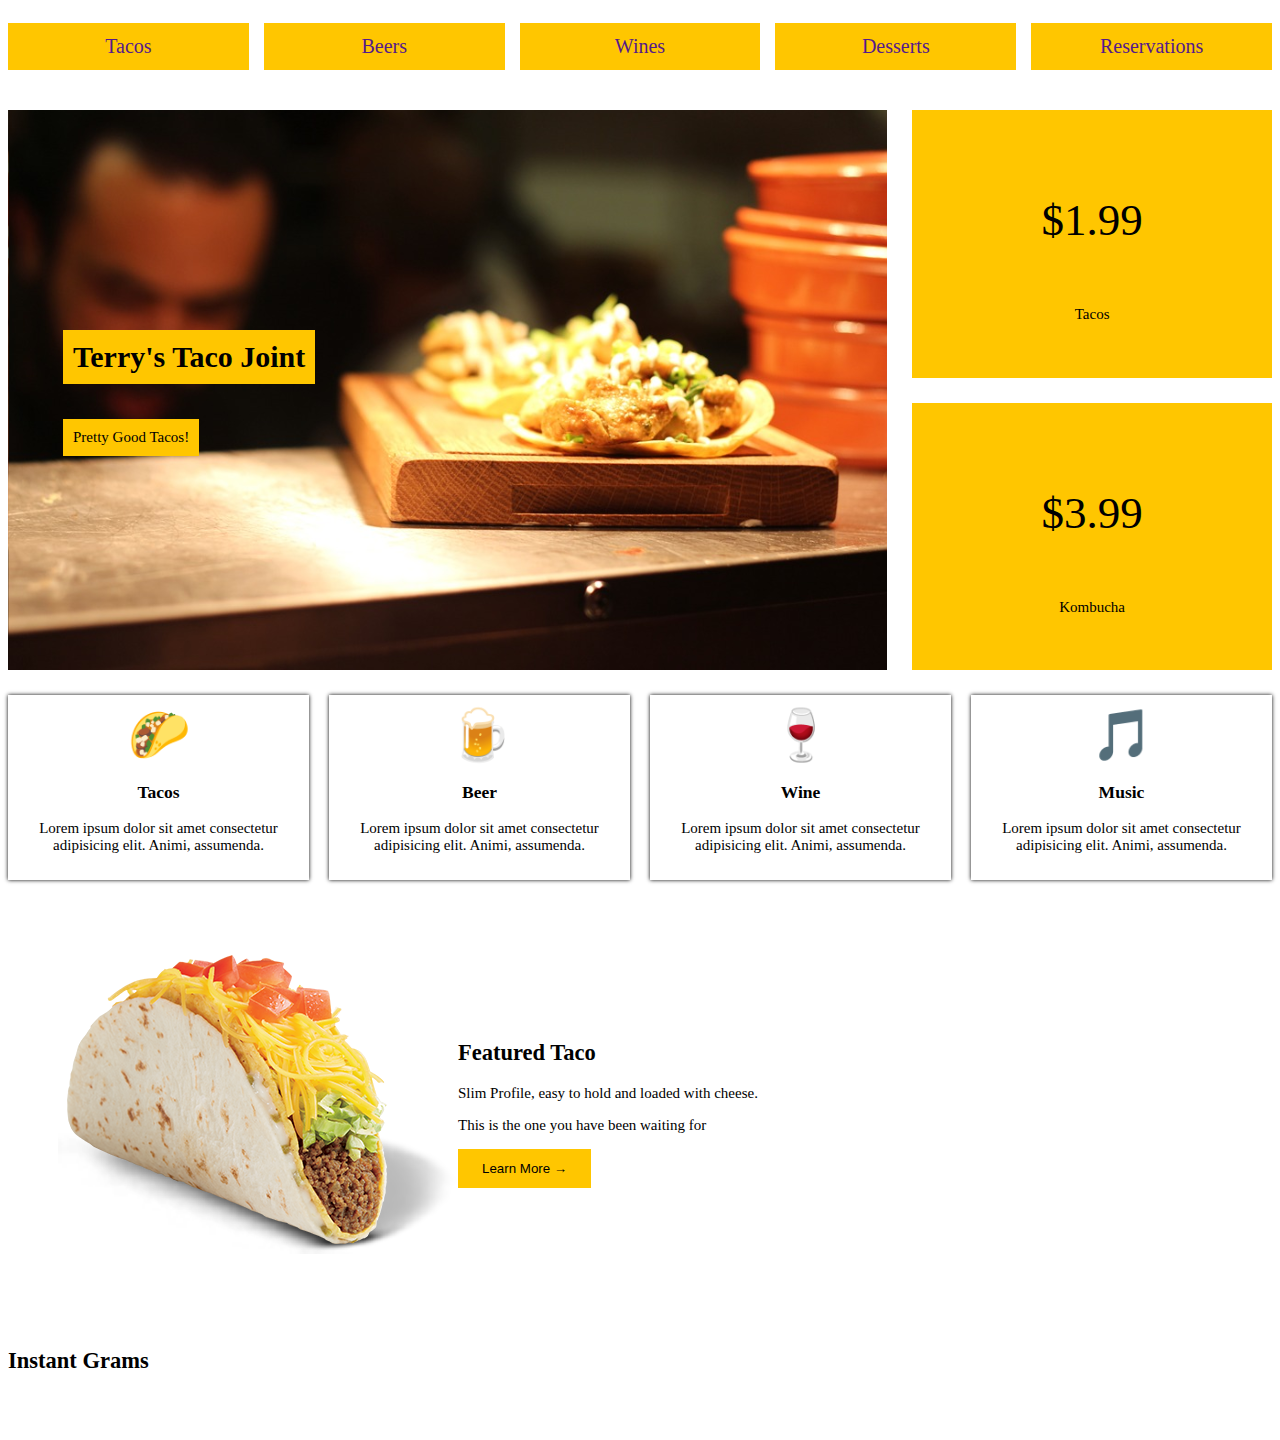
==== index2.html @ 7e3e1c00 "website" ====
<!DOCTYPE html>
<html lang="en">
  <head>
    <link rel="stylesheet" href="style2.css" />
    <title>taco website</title>
  </head>

  <body>
    <div class="wrapper">
      <nav class="menu">
        <button aria-expanded="false" aria-controls="menu-list">
          <span class="open">☰</span>
          <span class="close">×</span>
          Menu
        </button>
        <ul>
          <li>
            <a href="">Tacos</a>
          </li>
          <li>
            <a href="">Beers</a>
          </li>
          <li>
            <a href="">Wines</a>
          </li>
          <li>
            <a href="">Desserts</a>
          </li>
          <li>
            <a href="">Reservations</a>
          </li>
        </ul>
      </nav>
      <div class="top">
        <header class="hero">
          <h1>Terry's Taco Joint</h1>
          <p>Pretty Good Tacos!</p>
        </header>
        <div class="ctg ctg1">
          <p class="price">$1.99</p>
          <p>Tacos</p>
        </div>
        <div class="ctg ctg2">
          <p class="price">$3.99</p>
          <p>Kombucha</p>
        </div>
      </div>

      <section class="features">
        <div class="feature">
          <span class="icon">🌮</span>
          <h3>Tacos</h3>
          <p>
            Lorem ipsum dolor sit amet consectetur adipisicing elit. Animi,
            assumenda.
          </p>
        </div>
        <div class="feature">
          <span class="icon">🍺</span>
          <h3>Beer</h3>
          <p>
            Lorem ipsum dolor sit amet consectetur adipisicing elit. Animi,
            assumenda.
          </p>
        </div>
        <div class="feature">
          <span class="icon">🍷</span>
          <h3>Wine</h3>
          <p>
            Lorem ipsum dolor sit amet consectetur adipisicing elit. Animi,
            assumenda.
          </p>
        </div>
        <div class="feature">
          <span class="icon">🎵</span>
          <h3>Music</h3>
          <p>
            Lorem ipsum dolor sit amet consectetur adipisicing elit. Animi,
            assumenda.
          </p>
        </div>
      </section>

      <section class="about">
        <img src="queso-taco.png" alt="Yummy Taco" class="about__mockup" />
        <div class="about__details">
          <h2>Featured Taco</h2>
          <p>Slim Profile, easy to hold and loaded with cheese.</p>
          <p>This is the one you have been waiting for</p>
          <button>Learn More →</button>
        </div>
      </section>

      <section class="gallery">
        <h2>Instant Grams</h2>
        <img src="https://source.unsplash.com/random/201x201" alt="" />
        <img src="https://source.unsplash.com/random/202x202" alt="" />
        <img src="https://source.unsplash.com/random/203x203" alt="" />
        <img src="https://source.unsplash.com/random/204x204" alt="" />
        <img src="https://source.unsplash.com/random/205x205" alt="" />
        <img src="https://source.unsplash.com/random/206x206" alt="" />
        <img src="https://source.unsplash.com/random/207x207" alt="" />
        <img src="https://source.unsplash.com/random/207x208" alt="" />
        <img src="https://source.unsplash.com/random/207x209" alt="" />
        <img src="https://source.unsplash.com/random/207x210" alt="" />
      </section>
    </div>
  </body>
</html>
---- style2.css ----
body {
  font-size: 15px;
}

button {
  background: #ffc600;
  border: 0;
  padding: 12px 24px;
}

img {
  max-width: 100%;
}


.menu ul {
  display: grid;
  grid-gap: 15px;
  padding: 0;
  list-style: none;
  grid-template-columns: repeat(auto-fit, minmax(100px, 1fr));
}

.menu a {
  background: #ffc600;
  display: block;
  text-decoration: none;
  padding: 12px;
  text-align: center;
  color: #272727
  text-transform: uppercase;
  font-size: 20px;
}

[aria-controls="menu-list"] {
  display: none;
}



.wrapper {
  display: grid;
  grid-gap: 25px;
}

.top {
  display: grid;
  grid-gap: 25px;
  grid-template-areas:
    "hero hero cta1"
    "hero hero cta2";
}

.hero {
  grid-area: hero;
  min-height: 450px;
  background: white url(images/taco.jpg);
  background-image: url(/imgss/taco.jpeg);
  background-size: cover;
  background-position: bottom right;
  padding: 55px;
  display: flex;
  flex-direction: column;
  align-items: start;
  justify-content: center;
}

.hero > * {
  background: #ffc600;
  padding: 10px;
}

.ctg {
  background: #ffc600;
  display: grid;
  align-items: center;
  justify-items: center;
  align-content: center;
}



.ctg1 {
  grid-area: cta1;
}

.ctg2 {
  grid-area: cta2;
}

.price {
  font-size: 45px;
  font-weight: 320;
}




.features {
  display: grid;
  grid-gap: 20px;
  grid-template-columns: repeat(auto-fit, minmax(200px, 1fr));
}

.feature {
  background: white;
  padding: 10px;
  border: 1px solid white;
  text-align: center;
  box-shadow: 0 0 4px black;
}

.feature .icon {
  font-size: 50px;
}
.feature p {
  color: black;
}


.about {
  background: white;
  padding: 50px;
  display: grid;
  grid-template-columns: 400px 1fr;
  align-items: center;
}



.gallery {
  display: grid;
  grid-gap: 20px;
  grid-template-columns: repeat(auto-fit, minmax(200px, 1fr));
}

.gallery img {
  width: 100%;
}

.gallery h2 {
  grid-column: 1 / -1;
  display: grid;
  grid-template-columns: 1fr auto 1fr;
  grid-gap: 20px;
  align-items: center;
}



.gallery h2:after {
  --direction: right;
}

@media (max-width: 1000px) {
  .menu {
    perspective: 800px;
  }
  [aria-controls="menu-list"] {
    display: block;
    margin-bottom: 10px;
  }

  .menu ul {
    max-height: 0;
    overflow: hidden;
    transform: rotateX(90deg);
    transition: all 0.5s;
  }



@media (max-width: 700px) {
  .top {
    grid-template-areas:
      "hero hero"
      "ctg1 ctg2";
  }

  .about {
    grid-template-columns: 1fr;
  }
}

@media (max-width: 500px) {
  .top {
    grid-template-areas:
      "hero"
      "ctg1"
      "ctg2";
  }
}
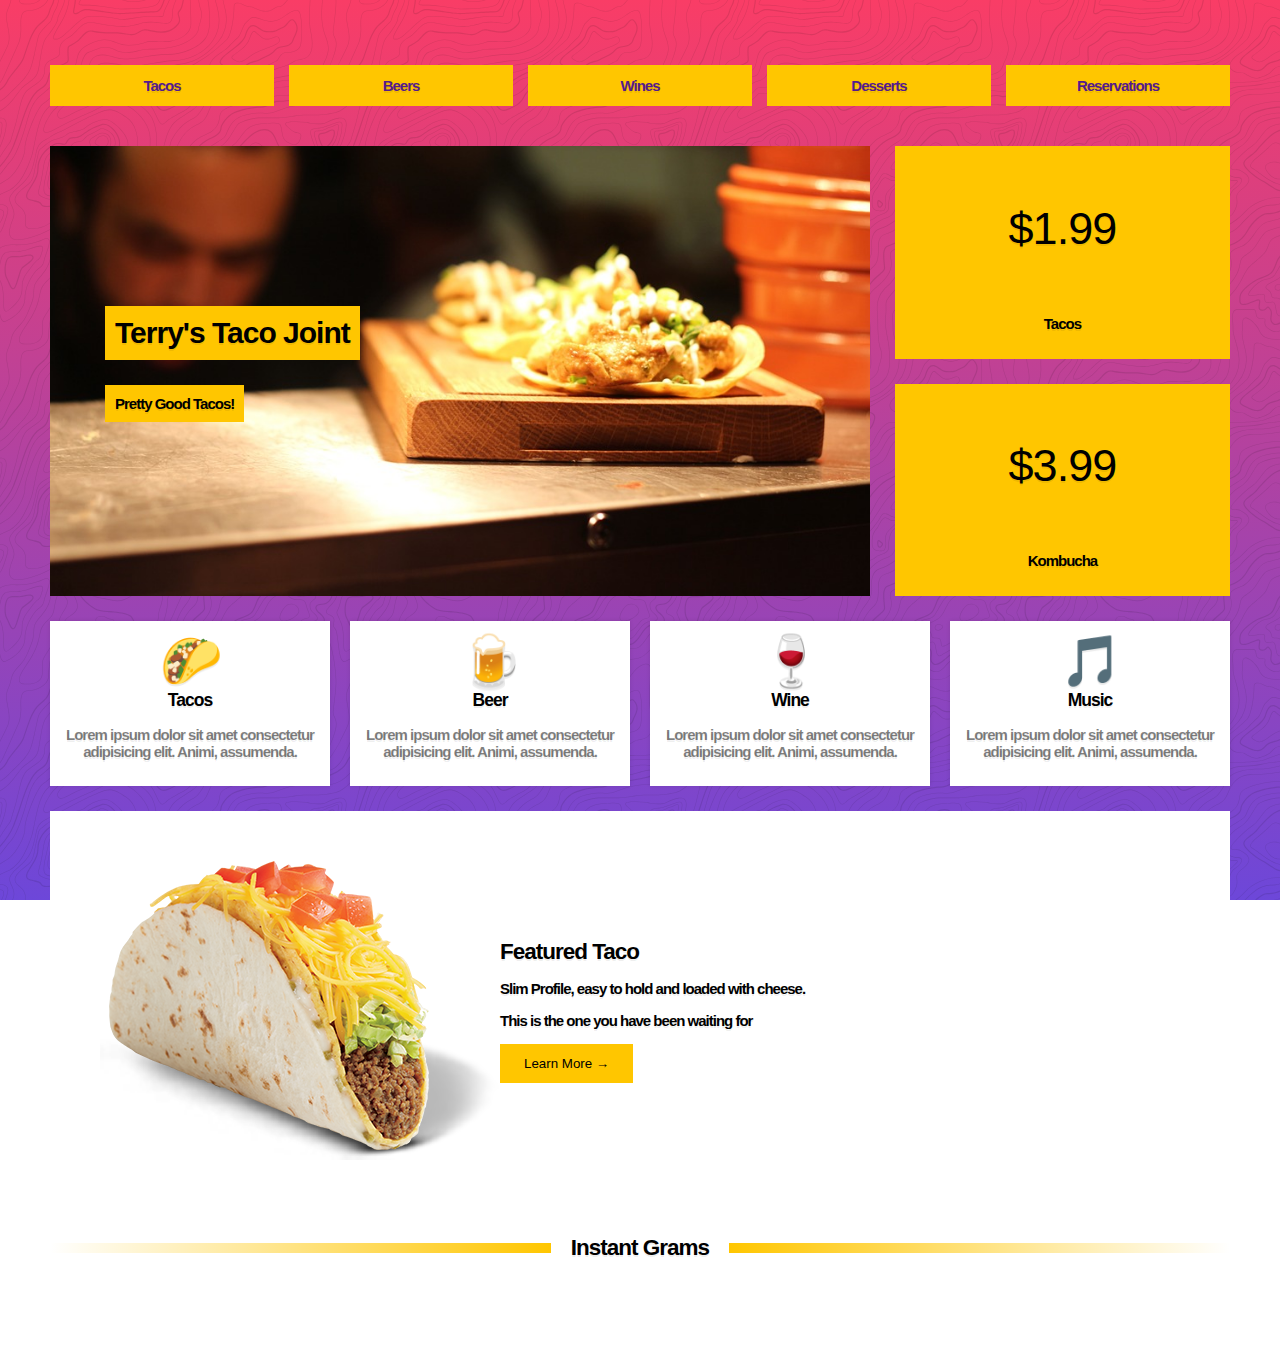
==== commit c1a27200: "push" ====
--- a/index2.html
+++ b/index2.html
@@ -6,6 +6,16 @@
   </head>
 
   <body>
+    <script>
+      function myFunction() {
+        var x = document.getElementById("myLinks");
+        if (x.style.display === "block") {
+          x.style.display = "none";
+        } else {
+          x.style.display = "block";
+        }
+      }
+    </script>
     <div class="wrapper">
       <nav class="menu">
         <button aria-expanded="false" aria-controls="menu-list">
@@ -13,7 +23,7 @@
           <span class="close">×</span>
           Menu
         </button>
-        <ul>
+        <ul id="myLinks">
           <li>
             <a href="">Tacos</a>
           </li>
--- a/style2.css
+++ b/style2.css
@@ -1,6 +1,42 @@
 body {
   font-size: 15px;
-}
+  background-image: url(/imgss/topography\ \(2\).svg),
+  linear-gradient(#f93d66,#6d47d9);
+  background-size: 340px, auto;
+  min-height: calc(100vh - 100px);
+  margin: 50px;
+ 
+  background-attachment: fixed;
+  letter-spacing: -1px;
+}
+
+h1,
+h2,
+h3,
+h4,
+h5,
+h6 {
+  margin: 0 0 10px 0;
+}
+
+html {
+ 
+  box-sizing: border-box;
+  
+  font-family:  sans-serif , serif;
+  font-weight: 900;
+  font-size: 10px;
+  color: black;
+  text-shadow: 0 2px 0 rgba(0, 0, 0, 0.07);
+}
+
+
+*,
+*:before,
+*:after {
+  box-sizing: inherit;
+}
+
 
 button {
   background: #ffc600;
@@ -29,13 +65,12 @@
   text-align: center;
   color: #272727
   text-transform: uppercase;
-  font-size: 20px;
+  font-size: 15px;
 }
 
 [aria-controls="menu-list"] {
   display: none;
 }
-
 
 
 .wrapper {
@@ -95,7 +130,6 @@
 
 
 
-
 .features {
   display: grid;
   grid-gap: 20px;
@@ -107,15 +141,16 @@
   padding: 10px;
   border: 1px solid white;
   text-align: center;
-  box-shadow: 0 0 4px black;
+  box-shadow: 0 0 4px rgba(0, 0, 0, 0.1);
 }
 
 .feature .icon {
   font-size: 50px;
 }
 .feature p {
-  color: black;
-}
+  color: rgba(0, 0, 0, 0.5);
+}
+
 
 
 .about {
@@ -146,7 +181,17 @@
   align-items: center;
 }
 
-
+.gallery h2:before,
+.gallery h2:after {
+  display: block;
+  content: "";
+  height: 10px;
+  background: linear-gradient(
+    to var(--direction, left),
+    #ffc600,
+    transparent
+  );
+}
 
 .gallery h2:after {
   --direction: right;
@@ -168,15 +213,33 @@
     transition: all 0.5s;
   }
 
-
-
-@media (max-width: 700px) {
+  [aria-expanded="true"] ~ ul {
+    display: grid;
+    max-height: 500px;
+    transform: rotateX(0);
+  }
+
+  [aria-expanded="false"] .close {
+    display: none;
+  }
+
+  [aria-expanded="true"] .close {
+    display: inline-block;
+  }
+
+  [aria-expanded="true"] .open {
+    display: none;
+  }
+
+}
+
+@media (max-width: 910px) {
   .top {
     grid-template-areas:
       "hero hero"
-      "ctg1 ctg2";
-  }
-
+      "cta1 cta2";
+  }
+  
   .about {
     grid-template-columns: 1fr;
   }
@@ -186,8 +249,13 @@
   .top {
     grid-template-areas:
       "hero"
-      "ctg1"
-      "ctg2";
-  }
-}
-
+      "cta1"
+      "cta2";
+  }
+}
+
+
+
+
+
+
